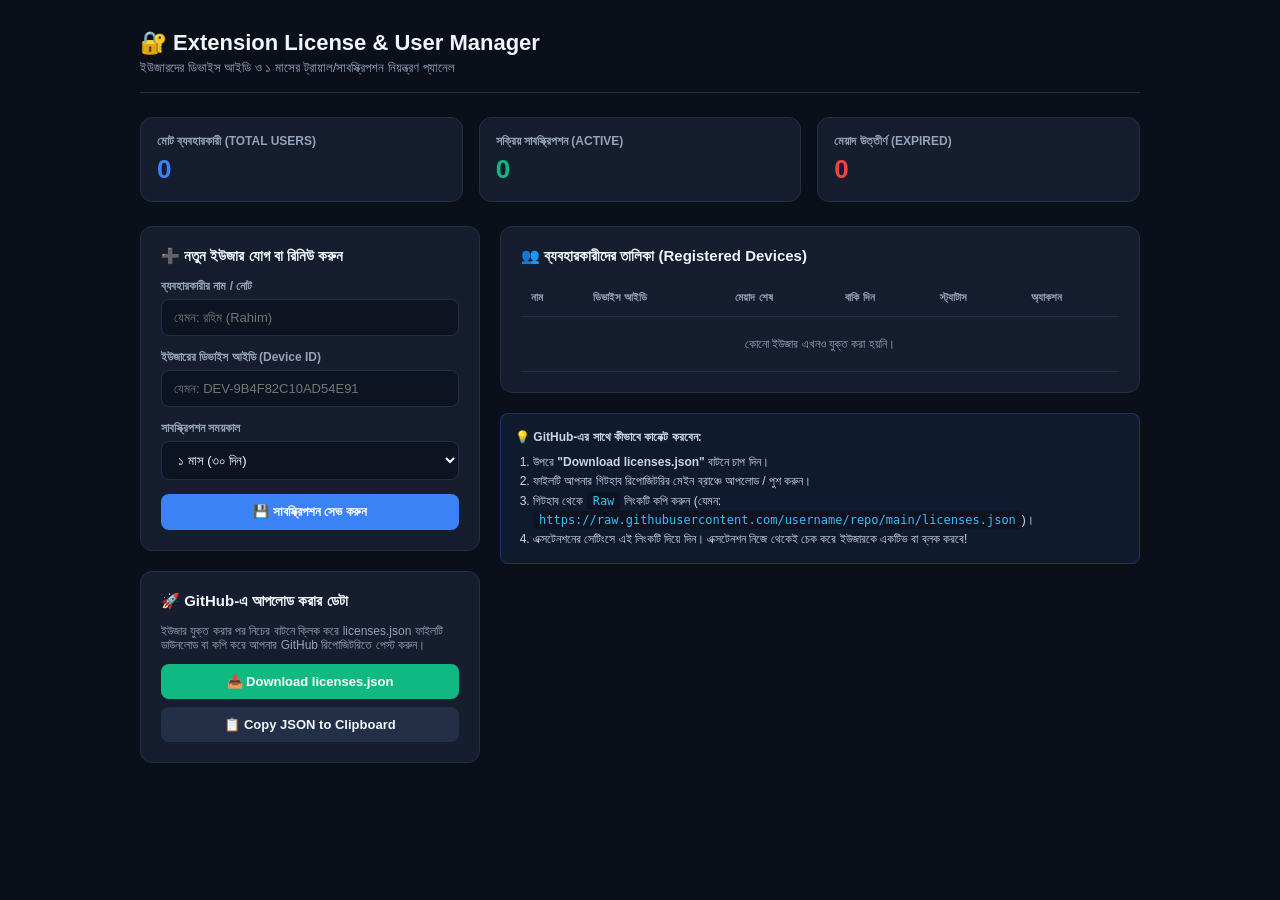
==== admin.html @ 6ea20624 "Add user licensing system and admin panel" ====
<!DOCTYPE html>
<html lang="bn">
<head>
  <meta charset="UTF-8">
  <meta name="viewport" content="width=device-width, initial-scale=1.0">
  <title>License & Subscription Admin Panel</title>
  <style>
    :root {
      --bg: #0b0f19;
      --card-bg: #151d2f;
      --border: #222f47;
      --accent: #3b82f6;
      --accent-hover: #2563eb;
      --text: #f1f5f9;
      --text-muted: #94a3b8;
      --success: #10b981;
      --danger: #ef4444;
      --warning: #f59e0b;
    }
    * {
      box-sizing: border-box;
      margin: 0;
      padding: 0;
      font-family: -apple-system, BlinkMacSystemFont, "Segoe UI", Roboto, sans-serif;
    }
    body {
      background-color: var(--bg);
      color: var(--text);
      padding: 30px 20px;
    }
    .container {
      max-width: 1000px;
      margin: 0 auto;
    }
    header {
      display: flex;
      justify-content: space-between;
      align-items: center;
      margin-bottom: 24px;
      padding-bottom: 16px;
      border-bottom: 1px solid var(--border);
    }
    h1 {
      font-size: 22px;
      display: flex;
      align-items: center;
      gap: 10px;
    }
    .subtitle {
      font-size: 13px;
      color: var(--text-muted);
      margin-top: 4px;
    }
    .stats-row {
      display: grid;
      grid-template-columns: repeat(auto-fit, minmax(200px, 1fr));
      gap: 16px;
      margin-bottom: 24px;
    }
    .stat-card {
      background: var(--card-bg);
      border: 1px solid var(--border);
      border-radius: 12px;
      padding: 16px;
    }
    .stat-title {
      font-size: 12px;
      color: var(--text-muted);
      text-transform: uppercase;
      font-weight: 600;
    }
    .stat-num {
      font-size: 26px;
      font-weight: bold;
      margin-top: 6px;
    }
    .stat-num.active { color: var(--success); }
    .stat-num.expired { color: var(--danger); }
    .stat-num.total { color: var(--accent); }

    .grid-2 {
      display: grid;
      grid-template-columns: 340px 1fr;
      gap: 20px;
    }
    @media (max-width: 768px) {
      .grid-2 { grid-template-columns: 1fr; }
    }
    .card {
      background: var(--card-bg);
      border: 1px solid var(--border);
      border-radius: 12px;
      padding: 20px;
      margin-bottom: 20px;
    }
    .card-title {
      font-size: 15px;
      font-weight: 600;
      margin-bottom: 14px;
      display: flex;
      align-items: center;
      gap: 8px;
    }
    .form-group {
      margin-bottom: 14px;
    }
    label {
      display: block;
      font-size: 12px;
      font-weight: 600;
      color: var(--text-muted);
      margin-bottom: 6px;
    }
    input, select, textarea {
      width: 100%;
      background: #0d1321;
      border: 1px solid var(--border);
      border-radius: 8px;
      padding: 10px 12px;
      color: #fff;
      font-size: 13px;
      outline: none;
      transition: 0.2s border;
    }
    input:focus, select:focus {
      border-color: var(--accent);
    }
    .btn {
      background: var(--accent);
      color: #fff;
      border: none;
      padding: 10px 16px;
      border-radius: 8px;
      font-size: 13px;
      font-weight: 600;
      cursor: pointer;
      width: 100%;
      transition: 0.2s background;
      display: flex;
      align-items: center;
      justify-content: center;
      gap: 6px;
    }
    .btn:hover { background: var(--accent-hover); }
    .btn-success { background: var(--success); }
    .btn-success:hover { background: #059669; }
    .btn-secondary { background: #222f47; color: var(--text); }
    .btn-secondary:hover { background: #2e3e5c; }
    .btn-danger { background: rgba(239, 68, 68, 0.2); color: #f87171; border: 1px solid rgba(239, 68, 68, 0.3); padding: 5px 8px; font-size: 11px; width: auto; }
    .btn-danger:hover { background: rgba(239, 68, 68, 0.4); }

    table {
      width: 100%;
      border-collapse: collapse;
      font-size: 12px;
    }
    th, td {
      padding: 12px 10px;
      text-align: left;
      border-bottom: 1px solid var(--border);
    }
    th {
      color: var(--text-muted);
      font-weight: 600;
      text-transform: uppercase;
      font-size: 11px;
    }
    .badge {
      display: inline-block;
      padding: 3px 8px;
      border-radius: 999px;
      font-size: 11px;
      font-weight: 600;
    }
    .badge-active { background: rgba(16, 185, 129, 0.2); color: #34d399; }
    .badge-expired { background: rgba(239, 68, 68, 0.2); color: #f87171; }
    .copy-chip {
      background: #0d1321;
      border: 1px solid var(--border);
      padding: 2px 6px;
      border-radius: 4px;
      font-family: monospace;
      font-size: 11px;
      cursor: pointer;
    }
    .copy-chip:hover { border-color: var(--accent); }
    .actions-bar {
      display: flex;
      gap: 10px;
      margin-top: 14px;
    }
    .guide-box {
      background: rgba(59, 130, 246, 0.1);
      border: 1px solid rgba(59, 130, 246, 0.25);
      border-radius: 8px;
      padding: 14px;
      font-size: 12px;
      line-height: 1.6;
      color: #cbd5e1;
      margin-top: 15px;
    }
    .guide-box code {
      background: #0d1321;
      padding: 2px 6px;
      border-radius: 4px;
      color: #38bdf8;
      font-family: monospace;
    }
  </style>
</head>
<body>

<div class="container">
  <header>
    <div>
      <h1>🔐 Extension License & User Manager</h1>
      <div class="subtitle">ইউজারদের ডিভাইস আইডি ও ১ মাসের ট্রায়াল/সাবস্ক্রিপশন নিয়ন্ত্রণ প্যানেল</div>
    </div>
  </header>

  <!-- Stats Row -->
  <div class="stats-row">
    <div class="stat-card">
      <div class="stat-title">মোট ব্যবহারকারী (Total Users)</div>
      <div id="stat-total" class="stat-num total">0</div>
    </div>
    <div class="stat-card">
      <div class="stat-title">সক্রিয় সাবস্ক্রিপশন (Active)</div>
      <div id="stat-active" class="stat-num active">0</div>
    </div>
    <div class="stat-card">
      <div class="stat-title">মেয়াদ উত্তীর্ণ (Expired)</div>
      <div id="stat-expired" class="stat-num expired">0</div>
    </div>
  </div>

  <div class="grid-2">
    <!-- Left Column: Add / Renew User -->
    <div>
      <div class="card">
        <div class="card-title">➕ নতুন ইউজার যোগ বা রিনিউ করুন</div>
        <form id="license-form">
          <div class="form-group">
            <label>ব্যবহারকারীর নাম / নোট</label>
            <input type="text" id="user-name" placeholder="যেমন: রহিম (Rahim)" required>
          </div>

          <div class="form-group">
            <label>ইউজারের ডিভাইস আইডি (Device ID)</label>
            <input type="text" id="device-id" placeholder="যেমন: DEV-9B4F82C10AD54E91" required>
          </div>

          <div class="form-group">
            <label>সাবস্ক্রিপশন সময়কাল</label>
            <select id="duration-select">
              <option value="30" selected>১ মাস (৩০ দিন)</option>
              <option value="7">৭ দিন (ট্রায়াল)</option>
              <option value="90">৩ মাস (৯০ দিন)</option>
              <option value="180">৬ মাস (১৮০ দিন)</option>
              <option value="365">১ বছর (৩৬৫ দিন)</option>
              <option value="3650">লাইফটাইম (১০ বছর)</option>
            </select>
          </div>

          <button type="submit" class="btn">💾 সাবস্ক্রিপশন সেভ করুন</button>
        </form>
      </div>

      <!-- Export to GitHub Card -->
      <div class="card">
        <div class="card-title">🚀 GitHub-এ আপলোড করার ডেটা</div>
        <p style="font-size: 12px; color: var(--text-muted); margin-bottom: 12px;">
          ইউজার যুক্ত করার পর নিচের বাটনে ক্লিক করে <code>licenses.json</code> ফাইলটি ডাউনলোড বা কপি করে আপনার GitHub রিপোজিটরিতে পেস্ট করুন।
        </p>
        <div style="display: flex; flex-direction: column; gap: 8px;">
          <button id="btn-download-json" class="btn btn-success">📥 Download licenses.json</button>
          <button id="btn-copy-json" class="btn btn-secondary">📋 Copy JSON to Clipboard</button>
        </div>
      </div>
    </div>

    <!-- Right Column: Users List -->
    <div>
      <div class="card">
        <div class="card-title">👥 ব্যবহারকারীদের তালিকা (Registered Devices)</div>
        <div style="overflow-x: auto;">
          <table>
            <thead>
              <tr>
                <th>নাম</th>
                <th>ডিভাইস আইডি</th>
                <th>মেয়াদ শেষ</th>
                <th>বাকি দিন</th>
                <th>স্ট্যাটাস</th>
                <th>অ্যাকশন</th>
              </tr>
            </thead>
            <tbody id="user-table-body">
              <!-- Dynamically populated -->
            </tbody>
          </table>
        </div>
      </div>

      <!-- Quick Setup Guide -->
      <div class="guide-box">
        <b>💡 GitHub-এর সাথে কীভাবে কানেক্ট করবেন:</b>
        <ol style="margin-left: 18px; margin-top: 6px;">
          <li>উপরে <b>"Download licenses.json"</b> বাটনে চাপ দিন।</li>
          <li>ফাইলটি আপনার গিটহাব রিপোজিটরির মেইন ব্রাঞ্চে আপলোড / পুশ করুন।</li>
          <li>গিটহাব থেকে <code>Raw</code> লিংকটি কপি করুন (যেমন: <code>https://raw.githubusercontent.com/username/repo/main/licenses.json</code>)।</li>
          <li>এক্সটেনশনের সেটিংসে এই লিংকটি দিয়ে দিন। এক্সটেনশন নিজে থেকেই চেক করে ইউজারকে একটিভ বা ব্লক করবে!</li>
        </ol>
      </div>
    </div>
  </div>
</div>

<script>
  const STORAGE_KEY = "extension_licenses_db_v1";

  // Load licenses from localStorage
  function getLicenses() {
    try {
      const data = localStorage.getItem(STORAGE_KEY);
      return data ? JSON.parse(data) : {};
    } catch (e) {
      return {};
    }
  }

  function saveLicenses(db) {
    localStorage.setItem(STORAGE_KEY, JSON.stringify(db));
    renderTable();
  }

  function renderTable() {
    const db = getLicenses();
    const tbody = document.getElementById("user-table-body");
    tbody.innerHTML = "";

    const now = Date.now();
    let total = 0;
    let activeCount = 0;
    let expiredCount = 0;

    const deviceKeys = Object.keys(db);
    total = deviceKeys.length;

    if (total === 0) {
      tbody.innerHTML = `<tr><td colspan="6" style="text-align: center; color: var(--text-muted); padding: 20px;">কোনো ইউজার এখনও যুক্ত করা হয়নি।</td></tr>`;
    }

    deviceKeys.forEach((devId) => {
      const u = db[devId];
      const expiry = new Date(u.expiryDate).getTime();
      const diffDays = Math.ceil((expiry - now) / (1000 * 60 * 60 * 24));
      const isActive = diffDays > 0 && u.status !== "blocked";

      if (isActive) activeCount++;
      else expiredCount++;

      const tr = document.createElement("tr");
      tr.innerHTML = `
        <td style="font-weight: 600;">${escapeHtml(u.name || "Unknown")}</td>
        <td><span class="copy-chip" title="ক্লিক করে কপি করুন" onclick="navigator.clipboard.writeText('${devId}'); alert('কপি হয়েছে: ${devId}')">${devId}</span></td>
        <td>${new Date(u.expiryDate).toLocaleDateString()}</td>
        <td style="font-weight: bold; color: ${isActive ? 'var(--success)' : 'var(--danger)'};">
          ${diffDays > 0 ? diffDays + ' দিন' : '০ দিন'}
        </td>
        <td>
          <span class="badge ${isActive ? 'badge-active' : 'badge-expired'}">
            ${isActive ? 'Active' : 'Expired'}
          </span>
        </td>
        <td>
          <button class="btn-danger" onclick="deleteUser('${devId}')">মুছে ফেলুন</button>
        </td>
      `;
      tbody.appendChild(tr);
    });

    document.getElementById("stat-total").textContent = total;
    document.getElementById("stat-active").textContent = activeCount;
    document.getElementById("stat-expired").textContent = expiredCount;
  }

  // Handle Form Submission
  document.getElementById("license-form").addEventListener("submit", (e) => {
    e.preventDefault();
    const name = document.getElementById("user-name").value.trim();
    const deviceId = document.getElementById("device-id").value.trim();
    const durationDays = parseInt(document.getElementById("duration-select").value);

    if (!deviceId) return;

    const db = getLicenses();
    const now = Date.now();
    const expiryTimestamp = now + (durationDays * 24 * 60 * 60 * 1000);

    db[deviceId] = {
      name: name,
      createdAt: new Date(now).toISOString(),
      expiryDate: new Date(expiryTimestamp).toISOString(),
      status: "active",
      planDays: durationDays
    };

    saveLicenses(db);
    alert(`✓ ${name}-এর জন্য ${durationDays} দিনের লাইসেন্স সেভ হয়েছে!`);
    document.getElementById("user-name").value = "";
    document.getElementById("device-id").value = "";
  });

  window.deleteUser = function(devId) {
    if (confirm(`আপনি কি সত্যিই ${devId} মুছে ফেলতে চান?`)) {
      const db = getLicenses();
      delete db[devId];
      saveLicenses(db);
    }
  };

  function generateExportJSON() {
    const db = getLicenses();
    return JSON.stringify({
      updatedAt: new Date().toISOString(),
      devices: db
    }, null, 2);
  }

  // Download licenses.json
  document.getElementById("btn-download-json").addEventListener("click", () => {
    const jsonStr = generateExportJSON();
    const blob = new Blob([jsonStr], { type: "application/json" });
    const url = URL.createObjectURL(blob);
    const a = document.createElement("a");
    a.href = url;
    a.download = "licenses.json";
    a.click();
    URL.revokeObjectURL(url);
  });

  // Copy JSON to clipboard
  document.getElementById("btn-copy-json").addEventListener("click", () => {
    const jsonStr = generateExportJSON();
    navigator.clipboard.writeText(jsonStr).then(() => {
      alert("✓ licenses.json এর সম্পূর্ণ কোড কপি হয়েছে! এখন GitHub-এ পেস্ট করতে পারেন।");
    });
  });

  function escapeHtml(str) {
    return str.replace(/&/g, "&amp;").replace(/</g, "&lt;").replace(/>/g, "&gt;");
  }

  // Initial render
  renderTable();
</script>

</body>
</html>
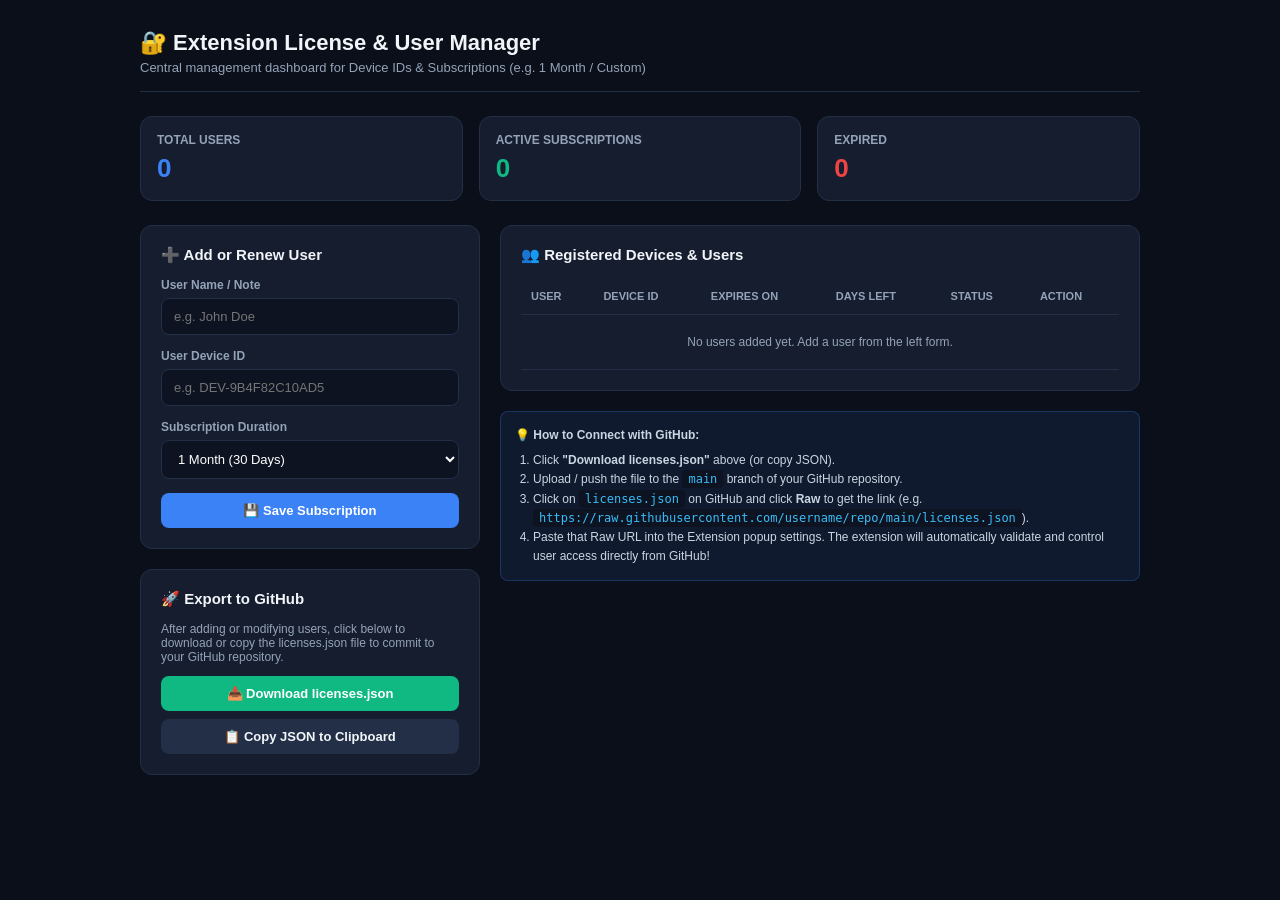
==== commit 39674bfc: "Translate entire project into English" ====
--- a/admin.html
+++ b/admin.html
@@ -1,5 +1,5 @@
 <!DOCTYPE html>
-<html lang="bn">
+<html lang="en">
 <head>
   <meta charset="UTF-8">
   <meta name="viewport" content="width=device-width, initial-scale=1.0">
@@ -214,22 +214,22 @@
   <header>
     <div>
       <h1>🔐 Extension License & User Manager</h1>
-      <div class="subtitle">ইউজারদের ডিভাইস আইডি ও ১ মাসের ট্রায়াল/সাবস্ক্রিপশন নিয়ন্ত্রণ প্যানেল</div>
+      <div class="subtitle">Central management dashboard for Device IDs & Subscriptions (e.g. 1 Month / Custom)</div>
     </div>
   </header>
 
   <!-- Stats Row -->
   <div class="stats-row">
     <div class="stat-card">
-      <div class="stat-title">মোট ব্যবহারকারী (Total Users)</div>
+      <div class="stat-title">Total Users</div>
       <div id="stat-total" class="stat-num total">0</div>
     </div>
     <div class="stat-card">
-      <div class="stat-title">সক্রিয় সাবস্ক্রিপশন (Active)</div>
+      <div class="stat-title">Active Subscriptions</div>
       <div id="stat-active" class="stat-num active">0</div>
     </div>
     <div class="stat-card">
-      <div class="stat-title">মেয়াদ উত্তীর্ণ (Expired)</div>
+      <div class="stat-title">Expired</div>
       <div id="stat-expired" class="stat-num expired">0</div>
     </div>
   </div>
@@ -238,39 +238,39 @@
     <!-- Left Column: Add / Renew User -->
     <div>
       <div class="card">
-        <div class="card-title">➕ নতুন ইউজার যোগ বা রিনিউ করুন</div>
+        <div class="card-title">➕ Add or Renew User</div>
         <form id="license-form">
           <div class="form-group">
-            <label>ব্যবহারকারীর নাম / নোট</label>
-            <input type="text" id="user-name" placeholder="যেমন: রহিম (Rahim)" required>
+            <label>User Name / Note</label>
+            <input type="text" id="user-name" placeholder="e.g. John Doe" required>
           </div>
 
           <div class="form-group">
-            <label>ইউজারের ডিভাইস আইডি (Device ID)</label>
-            <input type="text" id="device-id" placeholder="যেমন: DEV-9B4F82C10AD54E91" required>
+            <label>User Device ID</label>
+            <input type="text" id="device-id" placeholder="e.g. DEV-9B4F82C10AD5" required>
           </div>
 
           <div class="form-group">
-            <label>সাবস্ক্রিপশন সময়কাল</label>
+            <label>Subscription Duration</label>
             <select id="duration-select">
-              <option value="30" selected>১ মাস (৩০ দিন)</option>
-              <option value="7">৭ দিন (ট্রায়াল)</option>
-              <option value="90">৩ মাস (৯০ দিন)</option>
-              <option value="180">৬ মাস (১৮০ দিন)</option>
-              <option value="365">১ বছর (৩৬৫ দিন)</option>
-              <option value="3650">লাইফটাইম (১০ বছর)</option>
+              <option value="30" selected>1 Month (30 Days)</option>
+              <option value="7">7 Days (Trial)</option>
+              <option value="90">3 Months (90 Days)</option>
+              <option value="180">6 Months (180 Days)</option>
+              <option value="365">1 Year (365 Days)</option>
+              <option value="3650">Lifetime (10 Years)</option>
             </select>
           </div>
 
-          <button type="submit" class="btn">💾 সাবস্ক্রিপশন সেভ করুন</button>
+          <button type="submit" class="btn">💾 Save Subscription</button>
         </form>
       </div>
 
       <!-- Export to GitHub Card -->
       <div class="card">
-        <div class="card-title">🚀 GitHub-এ আপলোড করার ডেটা</div>
+        <div class="card-title">🚀 Export to GitHub</div>
         <p style="font-size: 12px; color: var(--text-muted); margin-bottom: 12px;">
-          ইউজার যুক্ত করার পর নিচের বাটনে ক্লিক করে <code>licenses.json</code> ফাইলটি ডাউনলোড বা কপি করে আপনার GitHub রিপোজিটরিতে পেস্ট করুন।
+          After adding or modifying users, click below to download or copy the <code>licenses.json</code> file to commit to your GitHub repository.
         </p>
         <div style="display: flex; flex-direction: column; gap: 8px;">
           <button id="btn-download-json" class="btn btn-success">📥 Download licenses.json</button>
@@ -282,17 +282,17 @@
     <!-- Right Column: Users List -->
     <div>
       <div class="card">
-        <div class="card-title">👥 ব্যবহারকারীদের তালিকা (Registered Devices)</div>
+        <div class="card-title">👥 Registered Devices & Users</div>
         <div style="overflow-x: auto;">
           <table>
             <thead>
               <tr>
-                <th>নাম</th>
-                <th>ডিভাইস আইডি</th>
-                <th>মেয়াদ শেষ</th>
-                <th>বাকি দিন</th>
-                <th>স্ট্যাটাস</th>
-                <th>অ্যাকশন</th>
+                <th>User</th>
+                <th>Device ID</th>
+                <th>Expires On</th>
+                <th>Days Left</th>
+                <th>Status</th>
+                <th>Action</th>
               </tr>
             </thead>
             <tbody id="user-table-body">
@@ -304,12 +304,12 @@
 
       <!-- Quick Setup Guide -->
       <div class="guide-box">
-        <b>💡 GitHub-এর সাথে কীভাবে কানেক্ট করবেন:</b>
+        <b>💡 How to Connect with GitHub:</b>
         <ol style="margin-left: 18px; margin-top: 6px;">
-          <li>উপরে <b>"Download licenses.json"</b> বাটনে চাপ দিন।</li>
-          <li>ফাইলটি আপনার গিটহাব রিপোজিটরির মেইন ব্রাঞ্চে আপলোড / পুশ করুন।</li>
-          <li>গিটহাব থেকে <code>Raw</code> লিংকটি কপি করুন (যেমন: <code>https://raw.githubusercontent.com/username/repo/main/licenses.json</code>)।</li>
-          <li>এক্সটেনশনের সেটিংসে এই লিংকটি দিয়ে দিন। এক্সটেনশন নিজে থেকেই চেক করে ইউজারকে একটিভ বা ব্লক করবে!</li>
+          <li>Click <b>"Download licenses.json"</b> above (or copy JSON).</li>
+          <li>Upload / push the file to the <code>main</code> branch of your GitHub repository.</li>
+          <li>Click on <code>licenses.json</code> on GitHub and click <b>Raw</b> to get the link (e.g. <code>https://raw.githubusercontent.com/username/repo/main/licenses.json</code>).</li>
+          <li>Paste that Raw URL into the Extension popup settings. The extension will automatically validate and control user access directly from GitHub!</li>
         </ol>
       </div>
     </div>
@@ -348,7 +348,7 @@
     total = deviceKeys.length;
 
     if (total === 0) {
-      tbody.innerHTML = `<tr><td colspan="6" style="text-align: center; color: var(--text-muted); padding: 20px;">কোনো ইউজার এখনও যুক্ত করা হয়নি।</td></tr>`;
+      tbody.innerHTML = `<tr><td colspan="6" style="text-align: center; color: var(--text-muted); padding: 20px;">No users added yet. Add a user from the left form.</td></tr>`;
     }
 
     deviceKeys.forEach((devId) => {
@@ -363,10 +363,10 @@
       const tr = document.createElement("tr");
       tr.innerHTML = `
         <td style="font-weight: 600;">${escapeHtml(u.name || "Unknown")}</td>
-        <td><span class="copy-chip" title="ক্লিক করে কপি করুন" onclick="navigator.clipboard.writeText('${devId}'); alert('কপি হয়েছে: ${devId}')">${devId}</span></td>
+        <td><span class="copy-chip" title="Click to copy" onclick="navigator.clipboard.writeText('${devId}'); alert('Copied: ${devId}')">${devId}</span></td>
         <td>${new Date(u.expiryDate).toLocaleDateString()}</td>
         <td style="font-weight: bold; color: ${isActive ? 'var(--success)' : 'var(--danger)'};">
-          ${diffDays > 0 ? diffDays + ' দিন' : '০ দিন'}
+          ${diffDays > 0 ? diffDays + ' days' : '0 days'}
         </td>
         <td>
           <span class="badge ${isActive ? 'badge-active' : 'badge-expired'}">
@@ -374,7 +374,7 @@
           </span>
         </td>
         <td>
-          <button class="btn-danger" onclick="deleteUser('${devId}')">মুছে ফেলুন</button>
+          <button class="btn-danger" onclick="deleteUser('${devId}')">Delete</button>
         </td>
       `;
       tbody.appendChild(tr);
@@ -407,13 +407,13 @@
     };
 
     saveLicenses(db);
-    alert(`✓ ${name}-এর জন্য ${durationDays} দিনের লাইসেন্স সেভ হয়েছে!`);
+    alert(`✓ License saved for ${name} (${durationDays} days validity)!`);
     document.getElementById("user-name").value = "";
     document.getElementById("device-id").value = "";
   });
 
   window.deleteUser = function(devId) {
-    if (confirm(`আপনি কি সত্যিই ${devId} মুছে ফেলতে চান?`)) {
+    if (confirm(`Are you sure you want to delete ${devId}?`)) {
       const db = getLicenses();
       delete db[devId];
       saveLicenses(db);
@@ -444,7 +444,7 @@
   document.getElementById("btn-copy-json").addEventListener("click", () => {
     const jsonStr = generateExportJSON();
     navigator.clipboard.writeText(jsonStr).then(() => {
-      alert("✓ licenses.json এর সম্পূর্ণ কোড কপি হয়েছে! এখন GitHub-এ পেস্ট করতে পারেন।");
+      alert("✓ Complete licenses.json content copied to clipboard! You can now commit it to GitHub.");
     });
   });
 
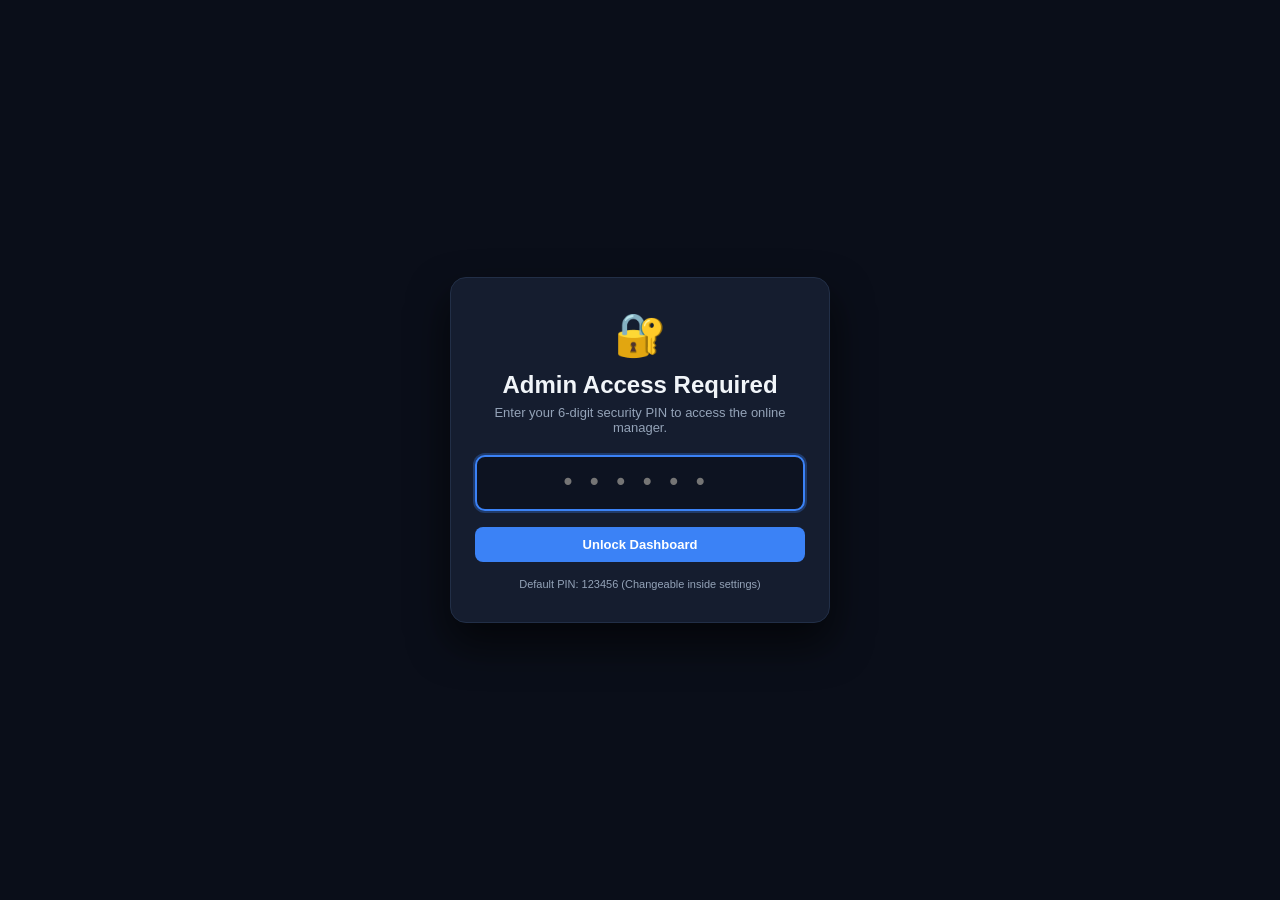
==== commit f29a421f: "Add custom days selector, user block toggle, and 7-day update" ====
--- a/admin.html
+++ b/admin.html
@@ -3,7 +3,7 @@
 <head>
   <meta charset="UTF-8">
   <meta name="viewport" content="width=device-width, initial-scale=1.0">
-  <title>License & Subscription Admin Panel</title>
+  <title>Cloud Admin - License & Subscription Manager</title>
   <style>
     :root {
       --bg: #0b0f19;
@@ -26,11 +26,63 @@
     body {
       background-color: var(--bg);
       color: var(--text);
+      min-height: 100vh;
+      display: flex;
+      flex-direction: column;
+    }
+
+    /* Lock Screen Overlay */
+    #lock-screen {
+      position: fixed;
+      inset: 0;
+      background: rgba(11, 15, 25, 0.96);
+      backdrop-filter: blur(10px);
+      z-index: 9999;
+      display: flex;
+      align-items: center;
+      justify-content: center;
+      padding: 20px;
+    }
+    .lock-card {
+      background: var(--card-bg);
+      border: 1px solid var(--border);
+      border-radius: 16px;
+      padding: 32px 24px;
+      width: 100%;
+      max-width: 380px;
+      text-align: center;
+      box-shadow: 0 20px 40px rgba(0, 0, 0, 0.6);
+    }
+    .lock-icon {
+      font-size: 42px;
+      margin-bottom: 12px;
+    }
+    .pin-input {
+      letter-spacing: 12px;
+      font-size: 24px;
+      text-align: center;
+      font-family: monospace;
+      margin: 20px 0 16px 0;
+      padding: 12px;
+      width: 100%;
+      background: #0d1321;
+      border: 2px solid var(--border);
+      border-radius: 10px;
+      color: #fff;
+      outline: none;
+    }
+    .pin-input:focus {
+      border-color: var(--accent);
+      box-shadow: 0 0 0 2px rgba(59, 130, 246, 0.3);
+    }
+
+    /* Main Container */
+    .container {
+      max-width: 1050px;
+      margin: 0 auto;
       padding: 30px 20px;
-    }
-    .container {
-      max-width: 1000px;
-      margin: 0 auto;
+      width: 100%;
+      flex: 1;
     }
     header {
       display: flex;
@@ -39,6 +91,8 @@
       margin-bottom: 24px;
       padding-bottom: 16px;
       border-bottom: 1px solid var(--border);
+      flex-wrap: wrap;
+      gap: 12px;
     }
     h1 {
       font-size: 22px;
@@ -51,6 +105,11 @@
       color: var(--text-muted);
       margin-top: 4px;
     }
+    .header-actions {
+      display: flex;
+      align-items: center;
+      gap: 10px;
+    }
     .stats-row {
       display: grid;
       grid-template-columns: repeat(auto-fit, minmax(200px, 1fr));
@@ -80,10 +139,10 @@
 
     .grid-2 {
       display: grid;
-      grid-template-columns: 340px 1fr;
+      grid-template-columns: 350px 1fr;
       gap: 20px;
     }
-    @media (max-width: 768px) {
+    @media (max-width: 820px) {
       .grid-2 { grid-template-columns: 1fr; }
     }
     .card {
@@ -99,7 +158,7 @@
       margin-bottom: 14px;
       display: flex;
       align-items: center;
-      gap: 8px;
+      justify-content: space-between;
     }
     .form-group {
       margin-bottom: 14px;
@@ -111,7 +170,7 @@
       color: var(--text-muted);
       margin-bottom: 6px;
     }
-    input, select, textarea {
+    input, select {
       width: 100%;
       background: #0d1321;
       border: 1px solid var(--border);
@@ -146,6 +205,7 @@
     .btn-success:hover { background: #059669; }
     .btn-secondary { background: #222f47; color: var(--text); }
     .btn-secondary:hover { background: #2e3e5c; }
+    .btn-sm { padding: 6px 12px; font-size: 11px; width: auto; }
     .btn-danger { background: rgba(239, 68, 68, 0.2); color: #f87171; border: 1px solid rgba(239, 68, 68, 0.3); padding: 5px 8px; font-size: 11px; width: auto; }
     .btn-danger:hover { background: rgba(239, 68, 68, 0.4); }
 
@@ -184,44 +244,90 @@
       cursor: pointer;
     }
     .copy-chip:hover { border-color: var(--accent); }
-    .actions-bar {
-      display: flex;
-      gap: 10px;
-      margin-top: 14px;
-    }
-    .guide-box {
+    .status-indicator {
+      display: inline-flex;
+      align-items: center;
+      gap: 6px;
+      font-size: 12px;
+      padding: 4px 10px;
+      border-radius: 999px;
+      background: #1e293b;
+    }
+    .status-dot {
+      width: 8px;
+      height: 8px;
+      border-radius: 50%;
+      background: var(--success);
+    }
+    .status-dot.syncing { background: var(--warning); }
+    .status-dot.error { background: var(--danger); }
+
+    .sync-banner {
       background: rgba(59, 130, 246, 0.1);
       border: 1px solid rgba(59, 130, 246, 0.25);
       border-radius: 8px;
-      padding: 14px;
+      padding: 12px 16px;
+      margin-bottom: 20px;
+      display: flex;
+      justify-content: space-between;
+      align-items: center;
+      flex-wrap: wrap;
+      gap: 10px;
       font-size: 12px;
-      line-height: 1.6;
-      color: #cbd5e1;
-      margin-top: 15px;
-    }
-    .guide-box code {
-      background: #0d1321;
-      padding: 2px 6px;
-      border-radius: 4px;
-      color: #38bdf8;
-      font-family: monospace;
     }
   </style>
 </head>
 <body>
 
-<div class="container">
+<!-- 6-Digit PIN Security Lock Screen -->
+<div id="lock-screen">
+  <div class="lock-card">
+    <div class="lock-icon">🔐</div>
+    <h2>Admin Access Required</h2>
+    <p style="font-size: 13px; color: var(--text-muted); margin-top: 6px;">
+      Enter your 6-digit security PIN to access the online manager.
+    </p>
+
+    <input type="password" id="input-pin" class="pin-input" maxlength="6" placeholder="••••••" autofocus autocomplete="off">
+    <button id="btn-unlock" class="btn">Unlock Dashboard</button>
+    <div id="pin-error" style="color: var(--danger); font-size: 12px; margin-top: 10px; display: none;">
+      ❌ Incorrect 6-digit PIN!
+    </div>
+    <div style="font-size: 11px; color: var(--text-muted); margin-top: 16px;">
+      Default PIN: <code>123456</code> (Changeable inside settings)
+    </div>
+  </div>
+</div>
+
+<!-- Main Admin Dashboard -->
+<div class="container" id="admin-dashboard" style="display: none;">
   <header>
     <div>
-      <h1>🔐 Extension License & User Manager</h1>
-      <div class="subtitle">Central management dashboard for Device IDs & Subscriptions (e.g. 1 Month / Custom)</div>
+      <h1>⚡ Cloud License & User Manager</h1>
+      <div class="subtitle">Online central management • Syncs directly with GitHub</div>
+    </div>
+    <div class="header-actions">
+      <div class="status-indicator">
+        <span id="sync-dot" class="status-dot"></span>
+        <span id="sync-text">Connected to GitHub</span>
+      </div>
+      <button id="btn-settings" class="btn btn-secondary btn-sm">⚙️ GitHub & PIN Settings</button>
+      <button id="btn-lock" class="btn btn-danger btn-sm">🔒 Lock</button>
     </div>
   </header>
+
+  <!-- Sync Banner -->
+  <div class="sync-banner">
+    <div>
+      <span>Repository: <b>smrkarim555/auto-captcha-solver</b> &bull; File: <code>licenses.json</code></span>
+    </div>
+    <button id="btn-refresh-remote" class="btn btn-secondary btn-sm">🔄 Fetch Live From GitHub</button>
+  </div>
 
   <!-- Stats Row -->
   <div class="stats-row">
     <div class="stat-card">
-      <div class="stat-title">Total Users</div>
+      <div class="stat-title">Total Registered</div>
       <div id="stat-total" class="stat-num total">0</div>
     </div>
     <div class="stat-card">
@@ -229,60 +335,93 @@
       <div id="stat-active" class="stat-num active">0</div>
     </div>
     <div class="stat-card">
-      <div class="stat-title">Expired</div>
+      <div class="stat-title">Expired Subscriptions</div>
       <div id="stat-expired" class="stat-num expired">0</div>
     </div>
   </div>
 
   <div class="grid-2">
-    <!-- Left Column: Add / Renew User -->
+    <!-- Left Column: Add / Renew Form -->
     <div>
       <div class="card">
-        <div class="card-title">➕ Add or Renew User</div>
+        <div class="card-title">
+          <span>➕ Add / Renew User</span>
+        </div>
         <form id="license-form">
           <div class="form-group">
-            <label>User Name / Note</label>
+            <label>User Name / Reference</label>
             <input type="text" id="user-name" placeholder="e.g. John Doe" required>
           </div>
 
           <div class="form-group">
-            <label>User Device ID</label>
+            <label>Device ID (from Extension)</label>
             <input type="text" id="device-id" placeholder="e.g. DEV-9B4F82C10AD5" required>
           </div>
 
           <div class="form-group">
             <label>Subscription Duration</label>
             <select id="duration-select">
+              <option value="7">7 Days (Trial)</option>
+              <option value="15">15 Days</option>
               <option value="30" selected>1 Month (30 Days)</option>
-              <option value="7">7 Days (Trial)</option>
               <option value="90">3 Months (90 Days)</option>
               <option value="180">6 Months (180 Days)</option>
               <option value="365">1 Year (365 Days)</option>
               <option value="3650">Lifetime (10 Years)</option>
+              <option value="custom">⚙️ Custom Days (Enter number)...</option>
             </select>
           </div>
 
-          <button type="submit" class="btn">💾 Save Subscription</button>
+          <div class="form-group" id="custom-days-container" style="display: none;">
+            <label>Enter Custom Days</label>
+            <input type="number" id="custom-days-input" min="1" max="3650" placeholder="e.g. 5 or 12">
+          </div>
+
+          <button type="submit" id="btn-submit-save" class="btn btn-success">
+            ☁️ Save & Push to GitHub
+          </button>
         </form>
       </div>
 
-      <!-- Export to GitHub Card -->
+      <!-- Settings Card (Collapsible) -->
+      <div class="card" id="settings-card" style="display: none;">
+        <div class="card-title">
+          <span>⚙️ Configuration & Security</span>
+          <button id="btn-close-settings" class="btn-sm btn-secondary">✕ Close</button>
+        </div>
+        <div class="form-group">
+          <label>GitHub Personal Access Token (PAT)</label>
+          <input type="password" id="input-gh-token" placeholder="ghp_xxxxxxxxxxxxxxxxxxxx">
+          <div style="font-size: 11px; color: var(--text-muted); margin-top: 4px;">
+            Required to push changes directly to GitHub without terminal.
+            <a href="https://github.com/settings/tokens/new?scopes=repo&description=LicenseAdmin" target="_blank" style="color: var(--accent);">Create classic token (repo scope) ↗</a>
+          </div>
+        </div>
+        <div class="form-group">
+          <label>Change 6-Digit Admin PIN</label>
+          <input type="password" id="input-new-pin" maxlength="6" placeholder="Enter new 6-digit PIN">
+        </div>
+        <button id="btn-save-settings" class="btn btn-primary">Save Settings</button>
+      </div>
+
+      <!-- Manual Backup Options -->
       <div class="card">
-        <div class="card-title">🚀 Export to GitHub</div>
-        <p style="font-size: 12px; color: var(--text-muted); margin-bottom: 12px;">
-          After adding or modifying users, click below to download or copy the <code>licenses.json</code> file to commit to your GitHub repository.
-        </p>
+        <div class="card-title">
+          <span>📦 Offline / Manual Backup</span>
+        </div>
         <div style="display: flex; flex-direction: column; gap: 8px;">
-          <button id="btn-download-json" class="btn btn-success">📥 Download licenses.json</button>
+          <button id="btn-download-json" class="btn btn-secondary">📥 Download licenses.json</button>
           <button id="btn-copy-json" class="btn btn-secondary">📋 Copy JSON to Clipboard</button>
         </div>
       </div>
     </div>
 
-    <!-- Right Column: Users List -->
+    <!-- Right Column: User Management Table -->
     <div>
       <div class="card">
-        <div class="card-title">👥 Registered Devices & Users</div>
+        <div class="card-title">
+          <span>👥 Registered Users & Devices</span>
+        </div>
         <div style="overflow-x: auto;">
           <table>
             <thead>
@@ -290,52 +429,226 @@
                 <th>User</th>
                 <th>Device ID</th>
                 <th>Expires On</th>
-                <th>Days Left</th>
+                <th>Remaining</th>
                 <th>Status</th>
                 <th>Action</th>
               </tr>
             </thead>
             <tbody id="user-table-body">
-              <!-- Dynamically populated -->
+              <tr>
+                <td colspan="6" style="text-align: center; color: var(--text-muted); padding: 20px;">
+                  Loading data from GitHub...
+                </td>
+              </tr>
             </tbody>
           </table>
         </div>
       </div>
-
-      <!-- Quick Setup Guide -->
-      <div class="guide-box">
-        <b>💡 How to Connect with GitHub:</b>
-        <ol style="margin-left: 18px; margin-top: 6px;">
-          <li>Click <b>"Download licenses.json"</b> above (or copy JSON).</li>
-          <li>Upload / push the file to the <code>main</code> branch of your GitHub repository.</li>
-          <li>Click on <code>licenses.json</code> on GitHub and click <b>Raw</b> to get the link (e.g. <code>https://raw.githubusercontent.com/username/repo/main/licenses.json</code>).</li>
-          <li>Paste that Raw URL into the Extension popup settings. The extension will automatically validate and control user access directly from GitHub!</li>
-        </ol>
-      </div>
     </div>
   </div>
 </div>
 
 <script>
-  const STORAGE_KEY = "extension_licenses_db_v1";
-
-  // Load licenses from localStorage
-  function getLicenses() {
+  // Configuration constants
+  const GH_OWNER = "smrkarim555";
+  const GH_REPO = "auto-captcha-solver";
+  const GH_FILE = "licenses.json";
+  const PIN_KEY = "admin_pin_code_v1";
+  const TOKEN_KEY = "admin_gh_token_v1";
+  const RAW_URL = `https://raw.githubusercontent.com/${GH_OWNER}/${GH_REPO}/main/${GH_FILE}`;
+
+  let currentFileSha = "";
+  let licensesDb = {};
+
+  // --- PIN Authentication ---
+  function getAdminPin() {
+    return localStorage.getItem(PIN_KEY) || "123456";
+  }
+
+  function checkSession() {
+    if (sessionStorage.getItem("admin_unlocked") === "true") {
+      unlockDashboard();
+    }
+  }
+
+  function unlockDashboard() {
+    document.getElementById("lock-screen").style.display = "none";
+    document.getElementById("admin-dashboard").style.display = "block";
+    sessionStorage.setItem("admin_unlocked", "true");
+    loadSettingsInputs();
+    fetchLiveFromGitHub();
+  }
+
+  document.getElementById("btn-unlock").addEventListener("click", () => {
+    const entered = document.getElementById("input-pin").value.trim();
+    if (entered === getAdminPin()) {
+      document.getElementById("pin-error").style.display = "none";
+      unlockDashboard();
+    } else {
+      document.getElementById("pin-error").style.display = "block";
+    }
+  });
+
+  document.getElementById("input-pin").addEventListener("keyup", (e) => {
+    if (e.key === "Enter") document.getElementById("btn-unlock").click();
+  });
+
+  document.getElementById("btn-lock").addEventListener("click", () => {
+    sessionStorage.removeItem("admin_unlocked");
+    document.getElementById("admin-dashboard").style.display = "none";
+    document.getElementById("lock-screen").style.display = "flex";
+    document.getElementById("input-pin").value = "";
+  });
+
+  // --- Settings (Token & PIN) ---
+  const settingsCard = document.getElementById("settings-card");
+  document.getElementById("btn-settings").addEventListener("click", () => {
+    settingsCard.style.display = settingsCard.style.display === "none" ? "block" : "none";
+  });
+  document.getElementById("btn-close-settings").addEventListener("click", () => {
+    settingsCard.style.display = "none";
+  });
+
+  function loadSettingsInputs() {
+    const token = localStorage.getItem(TOKEN_KEY) || "";
+    document.getElementById("input-gh-token").value = token;
+  }
+
+  document.getElementById("btn-save-settings").addEventListener("click", () => {
+    const token = document.getElementById("input-gh-token").value.trim();
+    if (token) localStorage.setItem(TOKEN_KEY, token);
+
+    const newPin = document.getElementById("input-new-pin").value.trim();
+    if (newPin) {
+      if (newPin.length === 6 && /^\d+$/.test(newPin)) {
+        localStorage.setItem(PIN_KEY, newPin);
+        alert("✓ 6-Digit PIN successfully updated!");
+        document.getElementById("input-new-pin").value = "";
+      } else {
+        alert("PIN must be exactly 6 numeric digits!");
+        return;
+      }
+    }
+    alert("✓ Settings saved!");
+    settingsCard.style.display = "none";
+  });
+
+  // --- GitHub API Sync ---
+  function updateSyncStatus(status, text) {
+    const dot = document.getElementById("sync-dot");
+    const label = document.getElementById("sync-text");
+    dot.className = `status-dot ${status}`;
+    label.textContent = text;
+  }
+
+  async function fetchLiveFromGitHub() {
+    updateSyncStatus("syncing", "Fetching latest data...");
+    const token = localStorage.getItem(TOKEN_KEY);
+
     try {
-      const data = localStorage.getItem(STORAGE_KEY);
-      return data ? JSON.parse(data) : {};
-    } catch (e) {
-      return {};
-    }
-  }
-
-  function saveLicenses(db) {
-    localStorage.setItem(STORAGE_KEY, JSON.stringify(db));
-    renderTable();
-  }
-
+      // 1. Try GitHub API to get file contents and SHA
+      const apiUrl = `https://api.github.com/repos/${GH_OWNER}/${GH_REPO}/contents/${GH_FILE}`;
+      const headers = { "Accept": "application/vnd.github.v3+json" };
+      if (token) headers["Authorization"] = `token ${token}`;
+
+      const res = await fetch(apiUrl + `?t=${Date.now()}`, { headers });
+      if (res.ok) {
+        const data = await res.json();
+        currentFileSha = data.sha;
+        const decodedContent = decodeURIComponent(escape(atob(data.content.replace(/\s/g, ""))));
+        const json = JSON.parse(decodedContent);
+        licensesDb = json.devices || {};
+        renderTable();
+        updateSyncStatus("", "Live from GitHub");
+        return;
+      }
+
+      // 2. Fallback to Raw URL
+      const rawRes = await fetch(RAW_URL + `?t=${Date.now()}`);
+      if (rawRes.ok) {
+        const json = await rawRes.json();
+        licensesDb = json.devices || {};
+        renderTable();
+        updateSyncStatus("", "Read-only (No Token)");
+        return;
+      }
+
+      throw new Error("Unable to fetch licenses.json from repository");
+    } catch (err) {
+      console.warn("Sync error:", err);
+      updateSyncStatus("error", "Sync Error: " + err.message);
+    }
+  }
+
+  document.getElementById("btn-refresh-remote").addEventListener("click", fetchLiveFromGitHub);
+
+  // Push updated licenses to GitHub
+  async function pushToGitHub(updatedDevices) {
+    const token = localStorage.getItem(TOKEN_KEY);
+    if (!token) {
+      const ask = confirm("GitHub Personal Access Token is not set!\n\nTo push automatically, add a GitHub Token in '⚙️ GitHub & PIN Settings'.\n\nWould you like to open settings now?");
+      if (ask) settingsCard.style.display = "block";
+      return false;
+    }
+
+    updateSyncStatus("syncing", "Pushing changes to GitHub...");
+    const saveBtn = document.getElementById("btn-submit-save");
+    saveBtn.disabled = true;
+    saveBtn.textContent = "⏳ Committing to GitHub...";
+
+    const contentObj = {
+      updatedAt: new Date().toISOString(),
+      devices: updatedDevices
+    };
+    const contentBase64 = btoa(unescape(encodeURIComponent(JSON.stringify(contentObj, null, 2))));
+
+    try {
+      // Ensure we have current SHA
+      if (!currentFileSha) {
+        const headRes = await fetch(`https://api.github.com/repos/${GH_OWNER}/${GH_REPO}/contents/${GH_FILE}`, {
+          headers: { "Authorization": `token ${token}` }
+        });
+        if (headRes.ok) {
+          const headData = await headRes.json();
+          currentFileSha = headData.sha;
+        }
+      }
+
+      const putRes = await fetch(`https://api.github.com/repos/${GH_OWNER}/${GH_REPO}/contents/${GH_FILE}`, {
+        method: "PUT",
+        headers: {
+          "Authorization": `token ${token}`,
+          "Content-Type": "application/json",
+          "Accept": "application/vnd.github.v3+json"
+        },
+        body: JSON.stringify({
+          message: `Update licenses: ${new Date().toLocaleDateString()}`,
+          content: contentBase64,
+          sha: currentFileSha
+        })
+      });
+
+      const putData = await putRes.json();
+      if (!putRes.ok) {
+        throw new Error(putData.message || "Failed to push to GitHub");
+      }
+
+      currentFileSha = putData.content.sha;
+      updateSyncStatus("", "Saved to GitHub");
+      saveBtn.disabled = false;
+      saveBtn.textContent = "☁️ Save & Push to GitHub";
+      return true;
+    } catch (err) {
+      alert(`❌ Failed to push to GitHub: ${err.message}\nMake sure your token has 'repo' permissions.`);
+      updateSyncStatus("error", "Push Failed");
+      saveBtn.disabled = false;
+      saveBtn.textContent = "☁️ Save & Push to GitHub";
+      return false;
+    }
+  }
+
+  // --- Render Table & Stats ---
   function renderTable() {
-    const db = getLicenses();
     const tbody = document.getElementById("user-table-body");
     tbody.innerHTML = "";
 
@@ -344,37 +657,55 @@
     let activeCount = 0;
     let expiredCount = 0;
 
-    const deviceKeys = Object.keys(db);
+    const deviceKeys = Object.keys(licensesDb);
     total = deviceKeys.length;
 
     if (total === 0) {
-      tbody.innerHTML = `<tr><td colspan="6" style="text-align: center; color: var(--text-muted); padding: 20px;">No users added yet. Add a user from the left form.</td></tr>`;
+      tbody.innerHTML = `<tr><td colspan="6" style="text-align: center; color: var(--text-muted); padding: 20px;">No registered devices found. Add one from the form.</td></tr>`;
     }
 
     deviceKeys.forEach((devId) => {
-      const u = db[devId];
+      const u = licensesDb[devId];
       const expiry = new Date(u.expiryDate).getTime();
       const diffDays = Math.ceil((expiry - now) / (1000 * 60 * 60 * 24));
-      const isActive = diffDays > 0 && u.status !== "blocked";
-
-      if (isActive) activeCount++;
-      else expiredCount++;
+      const isBlocked = u.status === "blocked";
+      const isActive = !isBlocked && diffDays > 0;
+
+      if (isBlocked) {
+        expiredCount++;
+      } else if (isActive) {
+        activeCount++;
+      } else {
+        expiredCount++;
+      }
+
+      let statusBadgeHtml = "";
+      if (isBlocked) {
+        statusBadgeHtml = `<span class="badge" style="background: rgba(239, 68, 68, 0.25); color: #f87171;">🚫 Blocked</span>`;
+      } else if (isActive) {
+        statusBadgeHtml = `<span class="badge badge-active">Active</span>`;
+      } else {
+        statusBadgeHtml = `<span class="badge badge-expired">Expired</span>`;
+      }
+
+      const blockBtnHtml = isBlocked
+        ? `<button class="btn btn-sm btn-success" style="padding: 4px 8px; font-size: 11px; width: auto;" onclick="toggleBlockUser('${devId}')" title="Unblock user">Unblock</button>`
+        : `<button class="btn btn-sm" style="background: #eab308; color: #000; font-weight: 600; padding: 4px 8px; font-size: 11px; width: auto;" onclick="toggleBlockUser('${devId}')" title="Block user access">Block</button>`;
 
       const tr = document.createElement("tr");
       tr.innerHTML = `
         <td style="font-weight: 600;">${escapeHtml(u.name || "Unknown")}</td>
         <td><span class="copy-chip" title="Click to copy" onclick="navigator.clipboard.writeText('${devId}'); alert('Copied: ${devId}')">${devId}</span></td>
         <td>${new Date(u.expiryDate).toLocaleDateString()}</td>
-        <td style="font-weight: bold; color: ${isActive ? 'var(--success)' : 'var(--danger)'};">
-          ${diffDays > 0 ? diffDays + ' days' : '0 days'}
+        <td style="font-weight: bold; color: ${isBlocked ? 'var(--danger)' : (isActive ? 'var(--success)' : 'var(--danger)')};">
+          ${isBlocked ? 'Blocked' : (diffDays > 0 ? diffDays + ' days' : '0 days')}
         </td>
+        <td>${statusBadgeHtml}</td>
         <td>
-          <span class="badge ${isActive ? 'badge-active' : 'badge-expired'}">
-            ${isActive ? 'Active' : 'Expired'}
-          </span>
-        </td>
-        <td>
-          <button class="btn-danger" onclick="deleteUser('${devId}')">Delete</button>
+          <div style="display: flex; gap: 6px; align-items: center;">
+            ${blockBtnHtml}
+            <button class="btn-danger" onclick="deleteUser('${devId}')">Delete</button>
+          </div>
         </td>
       `;
       tbody.appendChild(tr);
@@ -385,20 +716,44 @@
     document.getElementById("stat-expired").textContent = expiredCount;
   }
 
-  // Handle Form Submission
-  document.getElementById("license-form").addEventListener("submit", (e) => {
+  // Duration select custom toggle
+  const durationSelect = document.getElementById("duration-select");
+  const customDaysContainer = document.getElementById("custom-days-container");
+  if (durationSelect && customDaysContainer) {
+    durationSelect.addEventListener("change", () => {
+      if (durationSelect.value === "custom") {
+        customDaysContainer.style.display = "block";
+        document.getElementById("custom-days-input").focus();
+      } else {
+        customDaysContainer.style.display = "none";
+      }
+    });
+  }
+
+  // Form Submit: Save User
+  document.getElementById("license-form").addEventListener("submit", async (e) => {
     e.preventDefault();
     const name = document.getElementById("user-name").value.trim();
     const deviceId = document.getElementById("device-id").value.trim();
-    const durationDays = parseInt(document.getElementById("duration-select").value);
+
+    let durationDays = 30;
+    if (durationSelect.value === "custom") {
+      const customVal = parseInt(document.getElementById("custom-days-input").value);
+      if (!customVal || customVal < 1) {
+        alert("Please enter a valid number of days (at least 1)!");
+        return;
+      }
+      durationDays = customVal;
+    } else {
+      durationDays = parseInt(durationSelect.value);
+    }
 
     if (!deviceId) return;
 
-    const db = getLicenses();
     const now = Date.now();
     const expiryTimestamp = now + (durationDays * 24 * 60 * 60 * 1000);
 
-    db[deviceId] = {
+    licensesDb[deviceId] = {
       name: name,
       createdAt: new Date(now).toISOString(),
       expiryDate: new Date(expiryTimestamp).toISOString(),
@@ -406,32 +761,48 @@
       planDays: durationDays
     };
 
-    saveLicenses(db);
-    alert(`✓ License saved for ${name} (${durationDays} days validity)!`);
-    document.getElementById("user-name").value = "";
-    document.getElementById("device-id").value = "";
+    renderTable();
+
+    const pushed = await pushToGitHub(licensesDb);
+    if (pushed) {
+      alert(`✅ Subscription saved and published directly to GitHub for ${name} (${durationDays} days)!`);
+      document.getElementById("user-name").value = "";
+      document.getElementById("device-id").value = "";
+      if (customDaysContainer) customDaysContainer.style.display = "none";
+      durationSelect.value = "30";
+    }
   });
 
-  window.deleteUser = function(devId) {
+  window.toggleBlockUser = async function(devId) {
+    if (!licensesDb[devId]) return;
+    const isCurrentlyBlocked = licensesDb[devId].status === "blocked";
+    const newStatus = isCurrentlyBlocked ? "active" : "blocked";
+    licensesDb[devId].status = newStatus;
+    renderTable();
+    const pushed = await pushToGitHub(licensesDb);
+    if (pushed) {
+      alert(`✓ Device ${devId} is now ${newStatus.toUpperCase()} on GitHub!`);
+    }
+  };
+
+  window.deleteUser = async function(devId) {
     if (confirm(`Are you sure you want to delete ${devId}?`)) {
-      const db = getLicenses();
-      delete db[devId];
-      saveLicenses(db);
+      delete licensesDb[devId];
+      renderTable();
+      await pushToGitHub(licensesDb);
     }
   };
 
+  // Manual Backup Exports
   function generateExportJSON() {
-    const db = getLicenses();
     return JSON.stringify({
       updatedAt: new Date().toISOString(),
-      devices: db
+      devices: licensesDb
     }, null, 2);
   }
 
-  // Download licenses.json
   document.getElementById("btn-download-json").addEventListener("click", () => {
-    const jsonStr = generateExportJSON();
-    const blob = new Blob([jsonStr], { type: "application/json" });
+    const blob = new Blob([generateExportJSON()], { type: "application/json" });
     const url = URL.createObjectURL(blob);
     const a = document.createElement("a");
     a.href = url;
@@ -440,11 +811,9 @@
     URL.revokeObjectURL(url);
   });
 
-  // Copy JSON to clipboard
   document.getElementById("btn-copy-json").addEventListener("click", () => {
-    const jsonStr = generateExportJSON();
-    navigator.clipboard.writeText(jsonStr).then(() => {
-      alert("✓ Complete licenses.json content copied to clipboard! You can now commit it to GitHub.");
+    navigator.clipboard.writeText(generateExportJSON()).then(() => {
+      alert("✓ Complete licenses.json copied to clipboard!");
     });
   });
 
@@ -452,8 +821,8 @@
     return str.replace(/&/g, "&amp;").replace(/</g, "&lt;").replace(/>/g, "&gt;");
   }
 
-  // Initial render
-  renderTable();
+  // Check login state on initial load
+  checkSession();
 </script>
 
 </body>
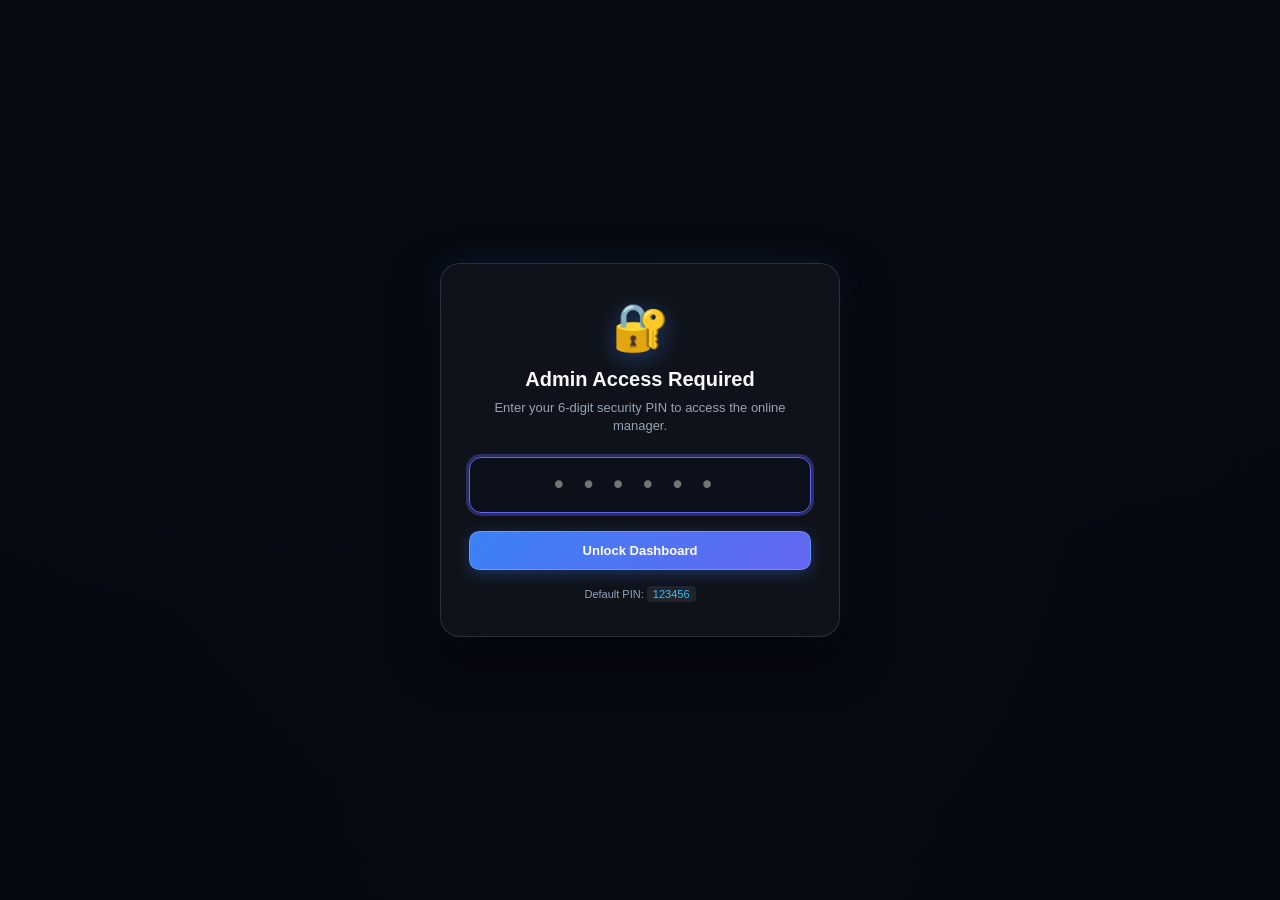
==== commit be4895f7: "Enhance Admin Panel and Extension Popup with full Glassmorphism design and custom duration controls" ====
--- a/admin.html
+++ b/admin.html
@@ -3,15 +3,18 @@
 <head>
   <meta charset="UTF-8">
   <meta name="viewport" content="width=device-width, initial-scale=1.0">
-  <title>Cloud Admin - License & Subscription Manager</title>
+  <title>Cloud License & User Manager</title>
   <style>
     :root {
-      --bg: #0b0f19;
-      --card-bg: #151d2f;
-      --border: #222f47;
+      --bg: #070a12;
+      --card-bg: rgba(255, 255, 255, 0.035);
+      --card-border: rgba(255, 255, 255, 0.08);
+      --border-hover: rgba(255, 255, 255, 0.18);
       --accent: #3b82f6;
-      --accent-hover: #2563eb;
-      --text: #f1f5f9;
+      --accent-gradient: linear-gradient(135deg, #3b82f6, #6366f1);
+      --success-gradient: linear-gradient(135deg, #10b981, #059669);
+      --danger-gradient: linear-gradient(135deg, #ef4444, #dc2626);
+      --text: #f8fafc;
       --text-muted: #94a3b8;
       --success: #10b981;
       --danger: #ef4444;
@@ -21,22 +24,28 @@
       box-sizing: border-box;
       margin: 0;
       padding: 0;
-      font-family: -apple-system, BlinkMacSystemFont, "Segoe UI", Roboto, sans-serif;
+      font-family: -apple-system, BlinkMacSystemFont, "Segoe UI", Roboto, Inter, Helvetica, Arial, sans-serif;
     }
     body {
       background-color: var(--bg);
+      background-image: 
+        radial-gradient(circle at 15% 15%, rgba(59, 130, 246, 0.15) 0%, transparent 50%),
+        radial-gradient(circle at 85% 20%, rgba(99, 102, 241, 0.12) 0%, transparent 50%),
+        radial-gradient(circle at 50% 85%, rgba(16, 185, 129, 0.08) 0%, transparent 50%);
       color: var(--text);
       min-height: 100vh;
       display: flex;
       flex-direction: column;
+      padding: 24px 16px;
     }
 
     /* Lock Screen Overlay */
     #lock-screen {
       position: fixed;
       inset: 0;
-      background: rgba(11, 15, 25, 0.96);
-      backdrop-filter: blur(10px);
+      background: rgba(7, 10, 18, 0.94);
+      backdrop-filter: blur(25px);
+      -webkit-backdrop-filter: blur(25px);
       z-index: 9999;
       display: flex;
       align-items: center;
@@ -44,61 +53,71 @@
       padding: 20px;
     }
     .lock-card {
-      background: var(--card-bg);
-      border: 1px solid var(--border);
-      border-radius: 16px;
-      padding: 32px 24px;
+      background: rgba(255, 255, 255, 0.04);
+      backdrop-filter: blur(24px);
+      -webkit-backdrop-filter: blur(24px);
+      border: 1px solid rgba(255, 255, 255, 0.12);
+      border-radius: 20px;
+      padding: 36px 28px;
       width: 100%;
-      max-width: 380px;
+      max-width: 400px;
       text-align: center;
-      box-shadow: 0 20px 40px rgba(0, 0, 0, 0.6);
+      box-shadow: 0 20px 50px rgba(0, 0, 0, 0.7), 0 0 30px rgba(59, 130, 246, 0.15);
     }
     .lock-icon {
-      font-size: 42px;
-      margin-bottom: 12px;
+      font-size: 46px;
+      margin-bottom: 14px;
+      display: inline-block;
+      filter: drop-shadow(0 4px 12px rgba(59, 130, 246, 0.4));
     }
     .pin-input {
-      letter-spacing: 12px;
-      font-size: 24px;
+      letter-spacing: 14px;
+      font-size: 26px;
       text-align: center;
       font-family: monospace;
-      margin: 20px 0 16px 0;
+      margin: 22px 0 18px 0;
       padding: 12px;
       width: 100%;
-      background: #0d1321;
-      border: 2px solid var(--border);
-      border-radius: 10px;
+      background: rgba(11, 15, 25, 0.8);
+      border: 1px solid rgba(255, 255, 255, 0.15);
+      border-radius: 12px;
       color: #fff;
       outline: none;
+      transition: all 0.25s ease;
     }
     .pin-input:focus {
-      border-color: var(--accent);
-      box-shadow: 0 0 0 2px rgba(59, 130, 246, 0.3);
+      border-color: #6366f1;
+      box-shadow: 0 0 0 3px rgba(99, 102, 241, 0.35);
     }
 
     /* Main Container */
     .container {
-      max-width: 1050px;
+      max-width: 1100px;
       margin: 0 auto;
-      padding: 30px 20px;
       width: 100%;
       flex: 1;
     }
+
     header {
       display: flex;
       justify-content: space-between;
       align-items: center;
       margin-bottom: 24px;
-      padding-bottom: 16px;
-      border-bottom: 1px solid var(--border);
+      padding-bottom: 18px;
+      border-bottom: 1px solid rgba(255, 255, 255, 0.08);
       flex-wrap: wrap;
-      gap: 12px;
-    }
-    h1 {
-      font-size: 22px;
+      gap: 14px;
+    }
+    .header-title-wrap h1 {
+      font-size: 24px;
+      font-weight: 700;
+      letter-spacing: -0.3px;
       display: flex;
       align-items: center;
       gap: 10px;
+      background: linear-gradient(to right, #ffffff, #cbd5e1);
+      -webkit-background-clip: text;
+      -webkit-text-fill-color: transparent;
     }
     .subtitle {
       font-size: 13px;
@@ -109,172 +128,295 @@
       display: flex;
       align-items: center;
       gap: 10px;
-    }
+      flex-wrap: wrap;
+    }
+
+    /* Sync Indicator Banner */
+    .sync-banner {
+      background: rgba(255, 255, 255, 0.03);
+      backdrop-filter: blur(16px);
+      -webkit-backdrop-filter: blur(16px);
+      border: 1px solid rgba(255, 255, 255, 0.08);
+      border-radius: 12px;
+      padding: 12px 18px;
+      margin-bottom: 22px;
+      display: flex;
+      justify-content: space-between;
+      align-items: center;
+      flex-wrap: wrap;
+      gap: 12px;
+      font-size: 13px;
+      box-shadow: 0 4px 20px rgba(0, 0, 0, 0.2);
+    }
+    .sync-banner code {
+      background: rgba(255, 255, 255, 0.08);
+      padding: 3px 8px;
+      border-radius: 6px;
+      color: #38bdf8;
+      font-family: monospace;
+      font-size: 12px;
+    }
+
+    /* Stats Row - Modern Glass */
     .stats-row {
       display: grid;
-      grid-template-columns: repeat(auto-fit, minmax(200px, 1fr));
+      grid-template-columns: repeat(auto-fit, minmax(220px, 1fr));
       gap: 16px;
       margin-bottom: 24px;
     }
     .stat-card {
-      background: var(--card-bg);
-      border: 1px solid var(--border);
-      border-radius: 12px;
-      padding: 16px;
-    }
+      background: rgba(255, 255, 255, 0.035);
+      backdrop-filter: blur(20px);
+      -webkit-backdrop-filter: blur(20px);
+      border: 1px solid rgba(255, 255, 255, 0.08);
+      border-radius: 16px;
+      padding: 18px 20px;
+      box-shadow: 0 8px 30px rgba(0, 0, 0, 0.25);
+      position: relative;
+      overflow: hidden;
+      transition: all 0.25s ease;
+    }
+    .stat-card:hover {
+      border-color: rgba(255, 255, 255, 0.18);
+      transform: translateY(-2px);
+    }
+    .stat-card::before {
+      content: "";
+      position: absolute;
+      top: 0;
+      left: 0;
+      right: 0;
+      height: 2px;
+      background: var(--accent-gradient);
+    }
+    .stat-card.stat-success::before { background: var(--success-gradient); }
+    .stat-card.stat-danger::before { background: var(--danger-gradient); }
+
     .stat-title {
-      font-size: 12px;
+      font-size: 11px;
       color: var(--text-muted);
       text-transform: uppercase;
-      font-weight: 600;
+      font-weight: 700;
+      letter-spacing: 0.6px;
     }
     .stat-num {
-      font-size: 26px;
-      font-weight: bold;
+      font-size: 28px;
+      font-weight: 800;
       margin-top: 6px;
-    }
-    .stat-num.active { color: var(--success); }
-    .stat-num.expired { color: var(--danger); }
-    .stat-num.total { color: var(--accent); }
-
+      letter-spacing: -0.5px;
+    }
+    .stat-num.active { color: #34d399; text-shadow: 0 0 20px rgba(52, 211, 153, 0.4); }
+    .stat-num.expired { color: #f87171; text-shadow: 0 0 20px rgba(248, 113, 113, 0.4); }
+    .stat-num.total { color: #60a5fa; text-shadow: 0 0 20px rgba(96, 165, 250, 0.4); }
+
+    /* Layout Grid */
     .grid-2 {
       display: grid;
-      grid-template-columns: 350px 1fr;
-      gap: 20px;
-    }
-    @media (max-width: 820px) {
+      grid-template-columns: 360px 1fr;
+      gap: 22px;
+    }
+    @media (max-width: 860px) {
       .grid-2 { grid-template-columns: 1fr; }
     }
+
+    /* Cards */
     .card {
-      background: var(--card-bg);
-      border: 1px solid var(--border);
-      border-radius: 12px;
-      padding: 20px;
+      background: rgba(255, 255, 255, 0.035);
+      backdrop-filter: blur(20px);
+      -webkit-backdrop-filter: blur(20px);
+      border: 1px solid rgba(255, 255, 255, 0.08);
+      border-radius: 16px;
+      padding: 22px;
       margin-bottom: 20px;
+      box-shadow: 0 8px 32px rgba(0, 0, 0, 0.3);
     }
     .card-title {
       font-size: 15px;
-      font-weight: 600;
-      margin-bottom: 14px;
+      font-weight: 700;
+      margin-bottom: 16px;
       display: flex;
       align-items: center;
       justify-content: space-between;
-    }
+      color: #f1f5f9;
+    }
+
     .form-group {
-      margin-bottom: 14px;
+      margin-bottom: 16px;
     }
     label {
       display: block;
       font-size: 12px;
       font-weight: 600;
-      color: var(--text-muted);
+      color: #cbd5e1;
       margin-bottom: 6px;
     }
     input, select {
       width: 100%;
-      background: #0d1321;
-      border: 1px solid var(--border);
-      border-radius: 8px;
-      padding: 10px 12px;
+      background: rgba(11, 15, 25, 0.7);
+      border: 1px solid rgba(255, 255, 255, 0.1);
+      border-radius: 10px;
+      padding: 11px 14px;
       color: #fff;
       font-size: 13px;
       outline: none;
-      transition: 0.2s border;
+      backdrop-filter: blur(10px);
+      transition: all 0.2s ease;
     }
     input:focus, select:focus {
-      border-color: var(--accent);
-    }
+      border-color: #6366f1;
+      box-shadow: 0 0 0 2px rgba(99, 102, 241, 0.3);
+    }
+
+    /* Modern Glass Buttons */
     .btn {
-      background: var(--accent);
+      background: var(--accent-gradient);
       color: #fff;
-      border: none;
-      padding: 10px 16px;
-      border-radius: 8px;
+      border: 1px solid rgba(255, 255, 255, 0.2);
+      padding: 11px 18px;
+      border-radius: 10px;
       font-size: 13px;
       font-weight: 600;
       cursor: pointer;
       width: 100%;
-      transition: 0.2s background;
-      display: flex;
+      transition: all 0.2s cubic-bezier(0.4, 0, 0.2, 1);
+      display: inline-flex;
       align-items: center;
       justify-content: center;
-      gap: 6px;
-    }
-    .btn:hover { background: var(--accent-hover); }
-    .btn-success { background: var(--success); }
-    .btn-success:hover { background: #059669; }
-    .btn-secondary { background: #222f47; color: var(--text); }
-    .btn-secondary:hover { background: #2e3e5c; }
-    .btn-sm { padding: 6px 12px; font-size: 11px; width: auto; }
-    .btn-danger { background: rgba(239, 68, 68, 0.2); color: #f87171; border: 1px solid rgba(239, 68, 68, 0.3); padding: 5px 8px; font-size: 11px; width: auto; }
-    .btn-danger:hover { background: rgba(239, 68, 68, 0.4); }
-
+      gap: 8px;
+      box-shadow: 0 4px 16px rgba(59, 130, 246, 0.3);
+    }
+    .btn:hover {
+      box-shadow: 0 6px 22px rgba(59, 130, 246, 0.45);
+      transform: translateY(-1px);
+    }
+    .btn:active { transform: translateY(0); }
+
+    .btn-success {
+      background: var(--success-gradient) !important;
+      border-color: rgba(52, 211, 153, 0.3) !important;
+      box-shadow: 0 4px 16px rgba(16, 185, 129, 0.3) !important;
+    }
+    .btn-success:hover {
+      box-shadow: 0 6px 22px rgba(16, 185, 129, 0.45) !important;
+    }
+
+    .btn-secondary {
+      background: rgba(255, 255, 255, 0.06) !important;
+      color: #f1f5f9 !important;
+      border: 1px solid rgba(255, 255, 255, 0.12) !important;
+      box-shadow: none !important;
+    }
+    .btn-secondary:hover {
+      background: rgba(255, 255, 255, 0.12) !important;
+      border-color: rgba(255, 255, 255, 0.2) !important;
+    }
+
+    .btn-sm {
+      padding: 6px 12px;
+      font-size: 11px;
+      width: auto;
+      border-radius: 7px;
+    }
+    .btn-danger {
+      background: rgba(239, 68, 68, 0.18);
+      color: #f87171;
+      border: 1px solid rgba(239, 68, 68, 0.35);
+      padding: 5px 9px;
+      font-size: 11px;
+      border-radius: 7px;
+      width: auto;
+      cursor: pointer;
+      font-weight: 600;
+      transition: all 0.2s;
+    }
+    .btn-danger:hover {
+      background: rgba(239, 68, 68, 0.35);
+      transform: translateY(-1px);
+    }
+
+    /* Glass Table */
     table {
       width: 100%;
       border-collapse: collapse;
       font-size: 12px;
     }
     th, td {
-      padding: 12px 10px;
+      padding: 13px 12px;
       text-align: left;
-      border-bottom: 1px solid var(--border);
+      border-bottom: 1px solid rgba(255, 255, 255, 0.07);
     }
     th {
       color: var(--text-muted);
-      font-weight: 600;
+      font-weight: 700;
       text-transform: uppercase;
       font-size: 11px;
-    }
+      letter-spacing: 0.6px;
+    }
+    tbody tr:hover {
+      background: rgba(255, 255, 255, 0.025);
+    }
+
+    /* Pill Badges */
     .badge {
-      display: inline-block;
-      padding: 3px 8px;
+      display: inline-flex;
+      align-items: center;
+      gap: 4px;
+      padding: 4px 10px;
       border-radius: 999px;
       font-size: 11px;
-      font-weight: 600;
-    }
-    .badge-active { background: rgba(16, 185, 129, 0.2); color: #34d399; }
-    .badge-expired { background: rgba(239, 68, 68, 0.2); color: #f87171; }
+      font-weight: 700;
+      letter-spacing: 0.3px;
+    }
+    .badge-active {
+      background: rgba(16, 185, 129, 0.15);
+      color: #34d399;
+      border: 1px solid rgba(52, 211, 153, 0.3);
+      box-shadow: 0 0 10px rgba(16, 185, 129, 0.15);
+    }
+    .badge-expired {
+      background: rgba(239, 68, 68, 0.15);
+      color: #f87171;
+      border: 1px solid rgba(248, 113, 113, 0.3);
+      box-shadow: 0 0 10px rgba(239, 68, 68, 0.15);
+    }
+
     .copy-chip {
-      background: #0d1321;
-      border: 1px solid var(--border);
-      padding: 2px 6px;
-      border-radius: 4px;
+      background: rgba(11, 15, 25, 0.7);
+      border: 1px solid rgba(255, 255, 255, 0.12);
+      padding: 3px 8px;
+      border-radius: 6px;
       font-family: monospace;
       font-size: 11px;
       cursor: pointer;
-    }
-    .copy-chip:hover { border-color: var(--accent); }
+      color: #e2e8f0;
+      transition: all 0.2s;
+    }
+    .copy-chip:hover {
+      border-color: #3b82f6;
+      background: rgba(59, 130, 246, 0.15);
+    }
+
     .status-indicator {
       display: inline-flex;
       align-items: center;
-      gap: 6px;
+      gap: 8px;
       font-size: 12px;
-      padding: 4px 10px;
+      font-weight: 600;
+      padding: 6px 12px;
       border-radius: 999px;
-      background: #1e293b;
+      background: rgba(255, 255, 255, 0.05);
+      border: 1px solid rgba(255, 255, 255, 0.08);
+      backdrop-filter: blur(10px);
     }
     .status-dot {
       width: 8px;
       height: 8px;
       border-radius: 50%;
       background: var(--success);
-    }
-    .status-dot.syncing { background: var(--warning); }
-    .status-dot.error { background: var(--danger); }
-
-    .sync-banner {
-      background: rgba(59, 130, 246, 0.1);
-      border: 1px solid rgba(59, 130, 246, 0.25);
-      border-radius: 8px;
-      padding: 12px 16px;
-      margin-bottom: 20px;
-      display: flex;
-      justify-content: space-between;
-      align-items: center;
-      flex-wrap: wrap;
-      gap: 10px;
-      font-size: 12px;
-    }
+      box-shadow: 0 0 8px var(--success);
+    }
+    .status-dot.syncing { background: var(--warning); box-shadow: 0 0 8px var(--warning); }
+    .status-dot.error { background: var(--danger); box-shadow: 0 0 8px var(--danger); }
   </style>
 </head>
 <body>
@@ -283,18 +425,18 @@
 <div id="lock-screen">
   <div class="lock-card">
     <div class="lock-icon">🔐</div>
-    <h2>Admin Access Required</h2>
-    <p style="font-size: 13px; color: var(--text-muted); margin-top: 6px;">
+    <h2 style="font-size: 20px; font-weight: 700;">Admin Access Required</h2>
+    <p style="font-size: 13px; color: var(--text-muted); margin-top: 8px; line-height: 1.4;">
       Enter your 6-digit security PIN to access the online manager.
     </p>
 
     <input type="password" id="input-pin" class="pin-input" maxlength="6" placeholder="••••••" autofocus autocomplete="off">
     <button id="btn-unlock" class="btn">Unlock Dashboard</button>
-    <div id="pin-error" style="color: var(--danger); font-size: 12px; margin-top: 10px; display: none;">
+    <div id="pin-error" style="color: var(--danger); font-size: 12px; margin-top: 12px; display: none; font-weight: 600;">
       ❌ Incorrect 6-digit PIN!
     </div>
-    <div style="font-size: 11px; color: var(--text-muted); margin-top: 16px;">
-      Default PIN: <code>123456</code> (Changeable inside settings)
+    <div style="font-size: 11px; color: var(--text-muted); margin-top: 18px;">
+      Default PIN: <code style="background: rgba(255,255,255,0.08); padding: 2px 6px; border-radius: 4px; color: #38bdf8;">123456</code>
     </div>
   </div>
 </div>
@@ -302,9 +444,9 @@
 <!-- Main Admin Dashboard -->
 <div class="container" id="admin-dashboard" style="display: none;">
   <header>
-    <div>
+    <div class="header-title-wrap">
       <h1>⚡ Cloud License & User Manager</h1>
-      <div class="subtitle">Online central management • Syncs directly with GitHub</div>
+      <div class="subtitle">Online central management • Syncs instantly with GitHub</div>
     </div>
     <div class="header-actions">
       <div class="status-indicator">
@@ -330,12 +472,12 @@
       <div class="stat-title">Total Registered</div>
       <div id="stat-total" class="stat-num total">0</div>
     </div>
-    <div class="stat-card">
+    <div class="stat-card stat-success">
       <div class="stat-title">Active Subscriptions</div>
       <div id="stat-active" class="stat-num active">0</div>
     </div>
-    <div class="stat-card">
-      <div class="stat-title">Expired Subscriptions</div>
+    <div class="stat-card stat-danger">
+      <div class="stat-title">Expired / Blocked</div>
       <div id="stat-expired" class="stat-num expired">0</div>
     </div>
   </div>
@@ -367,8 +509,7 @@
               <option value="90">3 Months (90 Days)</option>
               <option value="180">6 Months (180 Days)</option>
               <option value="365">1 Year (365 Days)</option>
-              <option value="3650">Lifetime (10 Years)</option>
-              <option value="custom">⚙️ Custom Days (Enter number)...</option>
+              <option value="custom">⚙️ Custom Days (Specify)...</option>
             </select>
           </div>
 
@@ -394,7 +535,7 @@
           <input type="password" id="input-gh-token" placeholder="ghp_xxxxxxxxxxxxxxxxxxxx">
           <div style="font-size: 11px; color: var(--text-muted); margin-top: 4px;">
             Required to push changes directly to GitHub without terminal.
-            <a href="https://github.com/settings/tokens/new?scopes=repo&description=LicenseAdmin" target="_blank" style="color: var(--accent);">Create classic token (repo scope) ↗</a>
+            <a href="https://github.com/settings/tokens/new?scopes=repo&description=LicenseAdmin" target="_blank" style="color: #38bdf8;">Create classic token (repo scope) ↗</a>
           </div>
         </div>
         <div class="form-group">
@@ -437,7 +578,7 @@
             <tbody id="user-table-body">
               <tr>
                 <td colspan="6" style="text-align: center; color: var(--text-muted); padding: 20px;">
-                  Loading data from GitHub...
+                  Loading live data from GitHub...
                 </td>
               </tr>
             </tbody>
@@ -559,7 +700,7 @@
         const json = JSON.parse(decodedContent);
         licensesDb = json.devices || {};
         renderTable();
-        updateSyncStatus("", "Live from GitHub");
+        updateSyncStatus("", "Saved to GitHub");
         return;
       }
 
@@ -661,7 +802,7 @@
     total = deviceKeys.length;
 
     if (total === 0) {
-      tbody.innerHTML = `<tr><td colspan="6" style="text-align: center; color: var(--text-muted); padding: 20px;">No registered devices found. Add one from the form.</td></tr>`;
+      tbody.innerHTML = `<tr><td colspan="6" style="text-align: center; color: var(--text-muted); padding: 24px;">No registered devices found. Add one from the form.</td></tr>`;
     }
 
     deviceKeys.forEach((devId) => {
@@ -681,7 +822,7 @@
 
       let statusBadgeHtml = "";
       if (isBlocked) {
-        statusBadgeHtml = `<span class="badge" style="background: rgba(239, 68, 68, 0.25); color: #f87171;">🚫 Blocked</span>`;
+        statusBadgeHtml = `<span class="badge badge-expired">🚫 Blocked</span>`;
       } else if (isActive) {
         statusBadgeHtml = `<span class="badge badge-active">Active</span>`;
       } else {
@@ -689,20 +830,21 @@
       }
 
       const blockBtnHtml = isBlocked
-        ? `<button class="btn btn-sm btn-success" style="padding: 4px 8px; font-size: 11px; width: auto;" onclick="toggleBlockUser('${devId}')" title="Unblock user">Unblock</button>`
-        : `<button class="btn btn-sm" style="background: #eab308; color: #000; font-weight: 600; padding: 4px 8px; font-size: 11px; width: auto;" onclick="toggleBlockUser('${devId}')" title="Block user access">Block</button>`;
+        ? `<button class="btn btn-sm btn-success" onclick="toggleBlockUser('${devId}')" title="Unblock user">Unblock</button>`
+        : `<button class="btn btn-sm" style="background: rgba(245, 158, 11, 0.2); color: #fbbf24; border: 1px solid rgba(245, 158, 11, 0.4);" onclick="toggleBlockUser('${devId}')" title="Block user access">Block</button>`;
 
       const tr = document.createElement("tr");
       tr.innerHTML = `
-        <td style="font-weight: 600;">${escapeHtml(u.name || "Unknown")}</td>
+        <td style="font-weight: 700; color: #f1f5f9;">${escapeHtml(u.name || "Unknown")}</td>
         <td><span class="copy-chip" title="Click to copy" onclick="navigator.clipboard.writeText('${devId}'); alert('Copied: ${devId}')">${devId}</span></td>
         <td>${new Date(u.expiryDate).toLocaleDateString()}</td>
-        <td style="font-weight: bold; color: ${isBlocked ? 'var(--danger)' : (isActive ? 'var(--success)' : 'var(--danger)')};">
+        <td style="font-weight: 700; color: ${isBlocked ? 'var(--danger)' : (isActive ? 'var(--success)' : 'var(--danger)')};">
           ${isBlocked ? 'Blocked' : (diffDays > 0 ? diffDays + ' days' : '0 days')}
         </td>
         <td>${statusBadgeHtml}</td>
         <td>
-          <div style="display: flex; gap: 6px; align-items: center;">
+          <div style="display: flex; gap: 6px; align-items: center; flex-wrap: wrap;">
+            <button class="btn btn-sm btn-secondary" style="border-color: rgba(59, 130, 246, 0.4);" onclick="editUserDays('${devId}')" title="Set validity days">📅 Edit Days</button>
             ${blockBtnHtml}
             <button class="btn-danger" onclick="deleteUser('${devId}')">Delete</button>
           </div>
@@ -734,7 +876,8 @@
   document.getElementById("license-form").addEventListener("submit", async (e) => {
     e.preventDefault();
     const name = document.getElementById("user-name").value.trim();
-    const deviceId = document.getElementById("device-id").value.trim();
+    const rawDeviceId = document.getElementById("device-id").value.trim();
+    const deviceId = rawDeviceId.replace(/[\s]/g, "").toUpperCase();
 
     let durationDays = 30;
     if (durationSelect.value === "custom") {
@@ -785,6 +928,38 @@
     }
   };
 
+  window.editUserDays = async function(devId) {
+    const user = licensesDb[devId];
+    if (!user) return;
+
+    const currentDiff = Math.max(0, Math.ceil((new Date(user.expiryDate).getTime() - Date.now()) / (1000 * 60 * 60 * 24)));
+    const input = prompt(`Enter new number of validity days from today for "${user.name || devId}":\n(Currently: ${currentDiff} days remaining)`, currentDiff || "7");
+
+    if (input === null) return; // Cancelled
+    const days = parseInt(input.trim());
+    if (isNaN(days) || days < 0) {
+      alert("Please enter a valid positive number of days (e.g. 7, 15, 30)!");
+      return;
+    }
+
+    const now = Date.now();
+    const expiryTimestamp = now + (days * 24 * 60 * 60 * 1000);
+    licensesDb[devId].expiryDate = new Date(expiryTimestamp).toISOString();
+    licensesDb[devId].planDays = days;
+    if (licensesDb[devId].status === "blocked") {
+      const unblock = confirm("This device is currently blocked. Would you like to unblock it now?");
+      if (unblock) licensesDb[devId].status = "active";
+    } else {
+      licensesDb[devId].status = "active";
+    }
+
+    renderTable();
+    const pushed = await pushToGitHub(licensesDb);
+    if (pushed) {
+      alert(`✅ Updated! ${user.name || devId} now has ${days} days validity on GitHub.`);
+    }
+  };
+
   window.deleteUser = async function(devId) {
     if (confirm(`Are you sure you want to delete ${devId}?`)) {
       delete licensesDb[devId];
